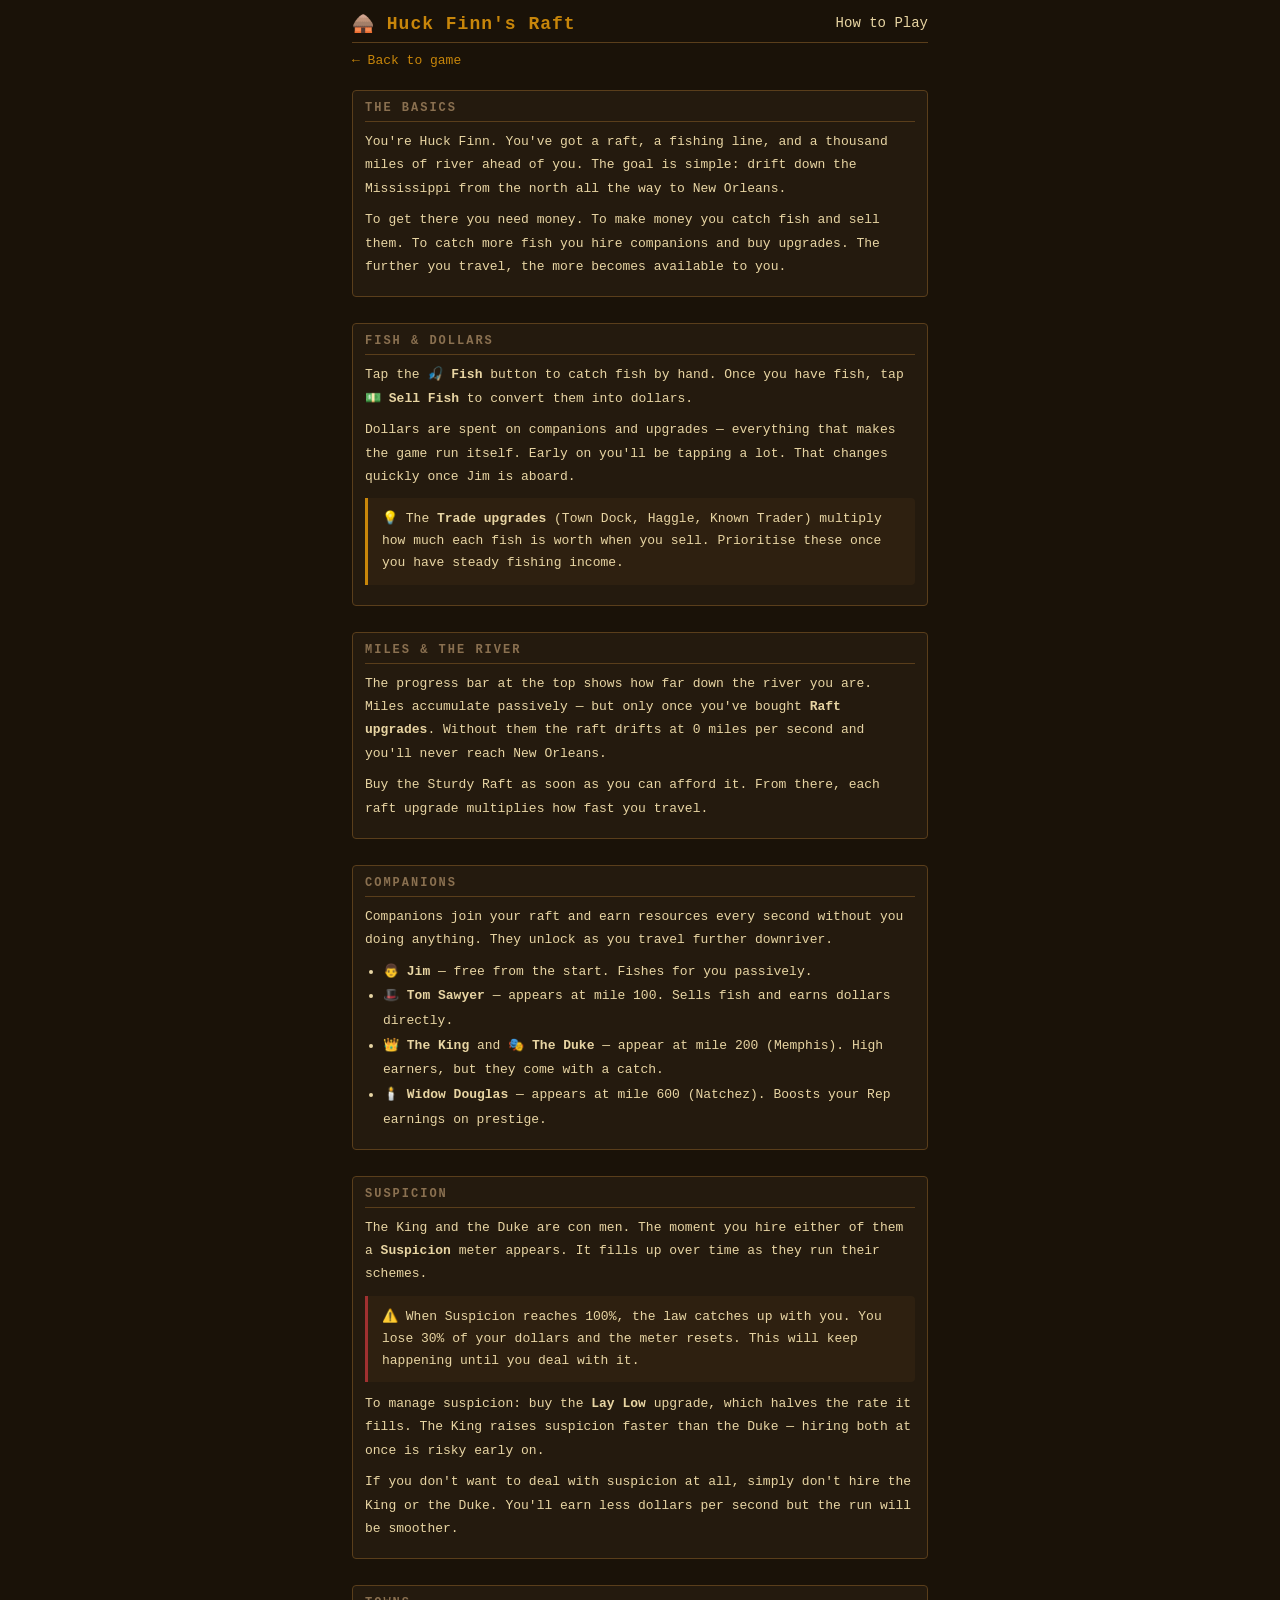
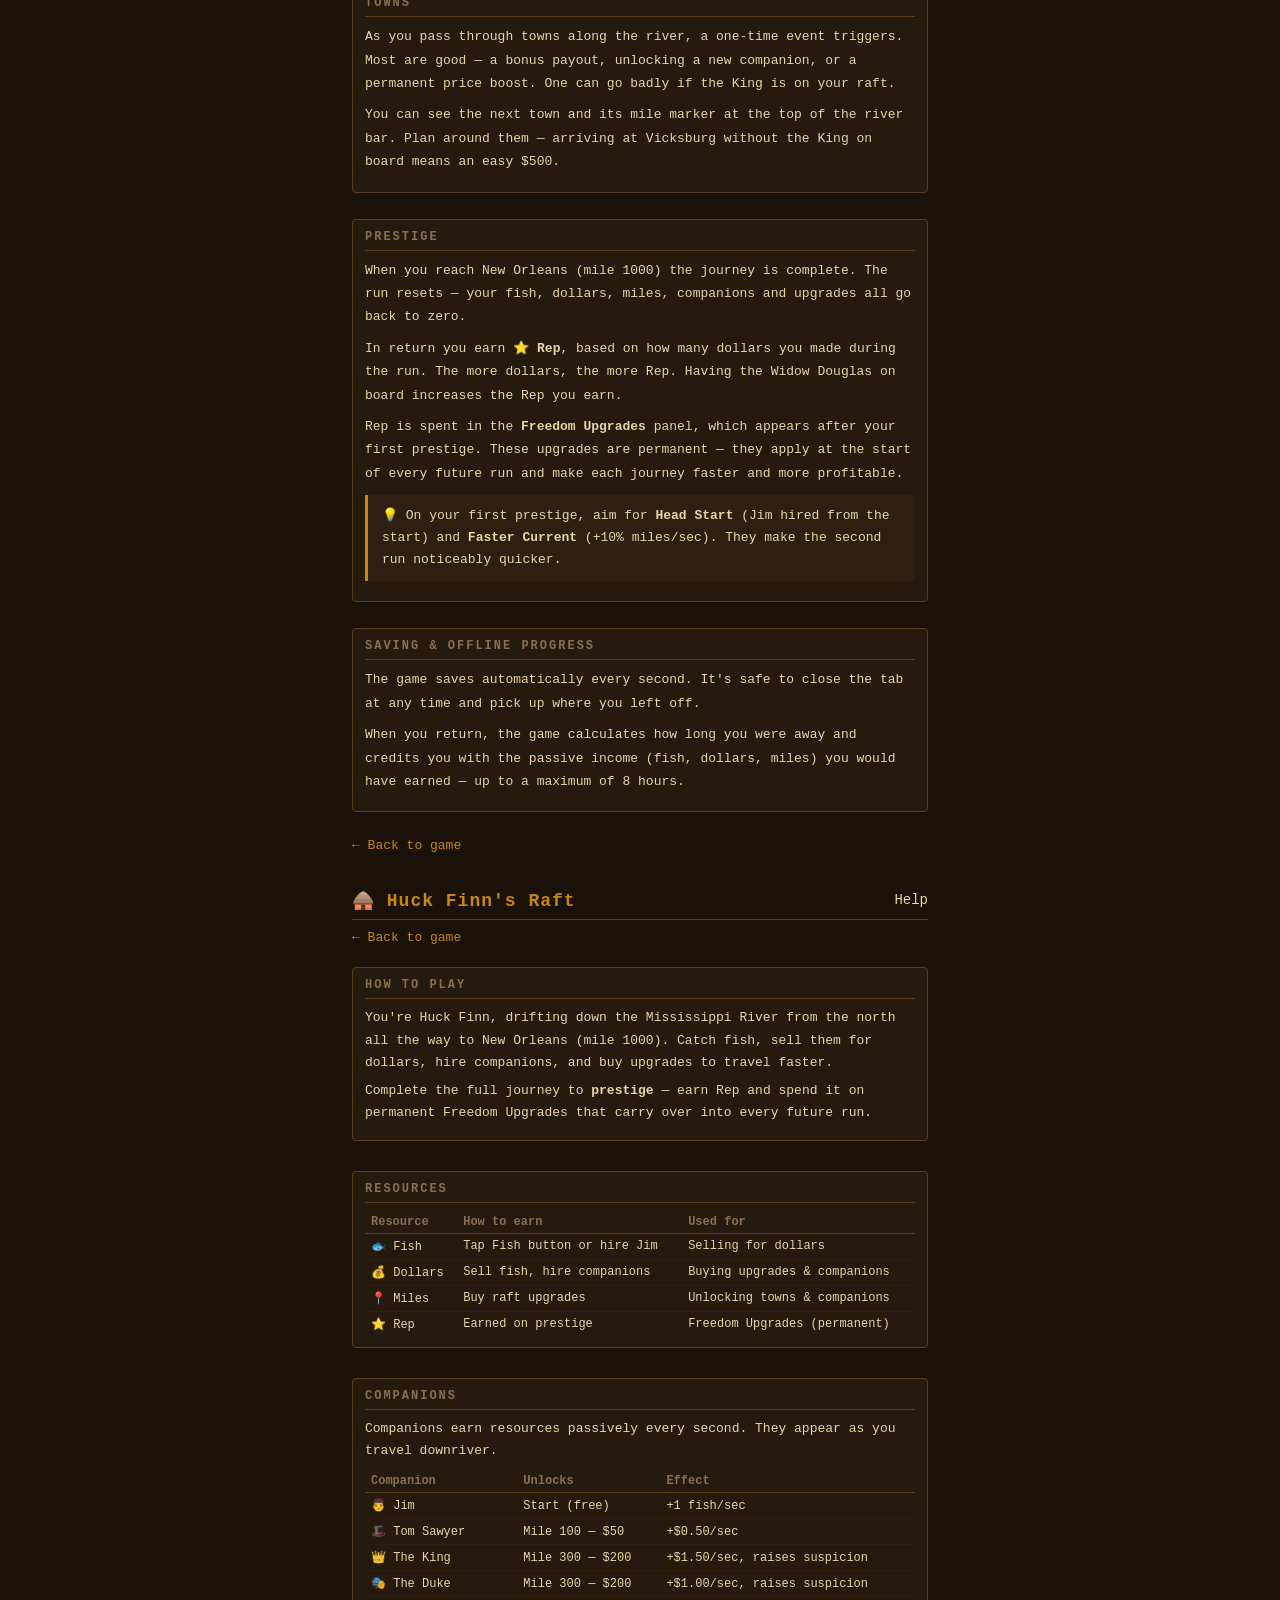
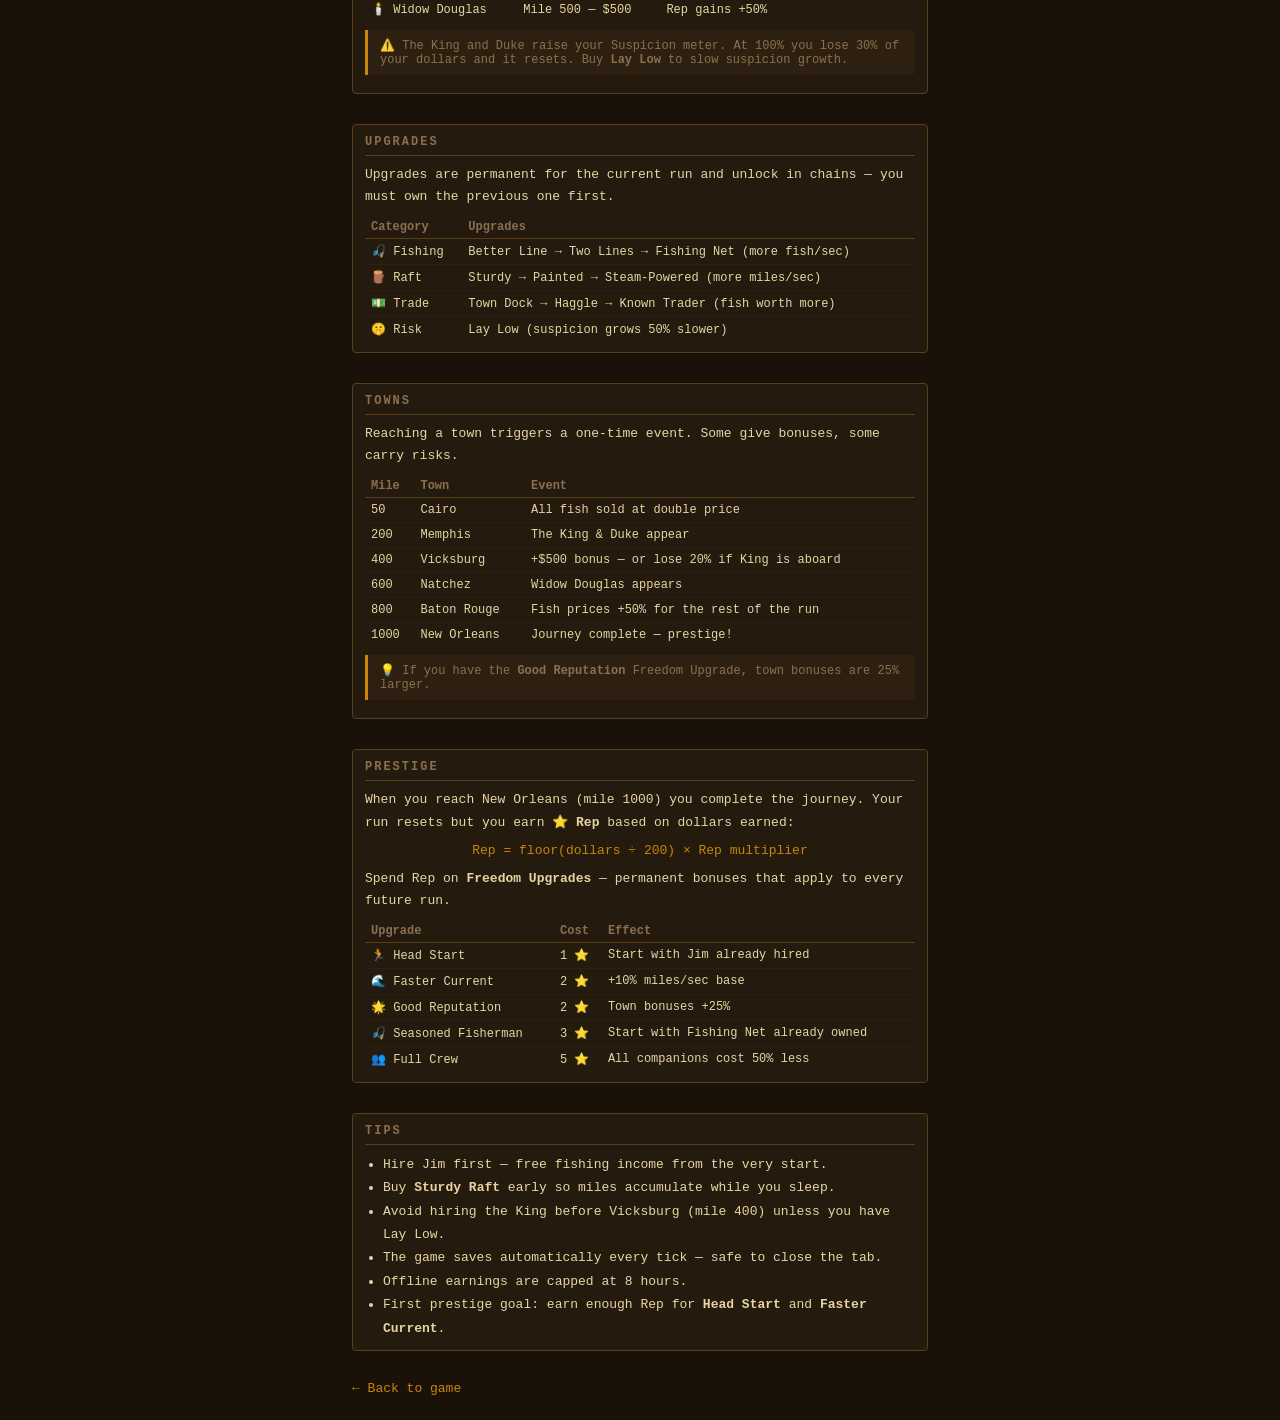
==== how-to-play.html @ 124ada73 "Initial commit: Huckfin idle game" ====
<!DOCTYPE html>
<html lang="en">
<head>
  <meta charset="UTF-8" />
  <meta name="viewport" content="width=device-width, initial-scale=1.0" />
  <title>How to Play — Huck Finn's Raft</title>
  <link rel="stylesheet" href="style.css" />
  <style>
    .section { margin-bottom: 16px; }
    .section p  { color: var(--text); line-height: 1.8; margin: 8px 0; font-size: 13px; }
    .section ul { padding-left: 18px; margin: 6px 0; }
    .section li { color: var(--text); line-height: 1.9; font-size: 13px; }
    .callout {
      background: var(--bg-card);
      border-left: 3px solid var(--accent);
      padding: 10px 14px;
      border-radius: 0 4px 4px 0;
      font-size: 13px;
      color: var(--text);
      margin: 10px 0;
      line-height: 1.7;
    }
    .callout.warning { border-left-color: var(--red); }
    .back-link {
      display: inline-block;
      color: var(--accent);
      text-decoration: none;
      font-size: 13px;
      margin-bottom: 14px;
    }
    .back-link:hover { text-decoration: underline; }
  </style>
</head>
<body>
  <div id="app">

    <header>
      <h1>🛖 Huck Finn's Raft</h1>
      <span>How to Play</span>
    </header>

    <a class="back-link" href="index.html">← Back to game</a>

    <!-- The basics -->
    <section class="section">
      <div id="companions-section">
        <h2>The Basics</h2>
        <p>You're Huck Finn. You've got a raft, a fishing line, and a thousand miles of river ahead of you. The goal is simple: drift down the Mississippi from the north all the way to New Orleans.</p>
        <p>To get there you need money. To make money you catch fish and sell them. To catch more fish you hire companions and buy upgrades. The further you travel, the more becomes available to you.</p>
      </div>
    </section>

    <!-- Fish and dollars -->
    <section class="section">
      <div id="companions-section">
        <h2>Fish &amp; Dollars</h2>
        <p>Tap the <strong>🎣 Fish</strong> button to catch fish by hand. Once you have fish, tap <strong>💵 Sell Fish</strong> to convert them into dollars.</p>
        <p>Dollars are spent on companions and upgrades — everything that makes the game run itself. Early on you'll be tapping a lot. That changes quickly once Jim is aboard.</p>
        <div class="callout">
          💡 The <strong>Trade upgrades</strong> (Town Dock, Haggle, Known Trader) multiply how much each fish is worth when you sell. Prioritise these once you have steady fishing income.
        </div>
      </div>
    </section>

    <!-- Miles -->
    <section class="section">
      <div id="companions-section">
        <h2>Miles &amp; the River</h2>
        <p>The progress bar at the top shows how far down the river you are. Miles accumulate passively — but only once you've bought <strong>Raft upgrades</strong>. Without them the raft drifts at 0 miles per second and you'll never reach New Orleans.</p>
        <p>Buy the Sturdy Raft as soon as you can afford it. From there, each raft upgrade multiplies how fast you travel.</p>
      </div>
    </section>

    <!-- Companions -->
    <section class="section">
      <div id="companions-section">
        <h2>Companions</h2>
        <p>Companions join your raft and earn resources every second without you doing anything. They unlock as you travel further downriver.</p>
        <ul>
          <li><strong>👨 Jim</strong> — free from the start. Fishes for you passively.</li>
          <li><strong>🎩 Tom Sawyer</strong> — appears at mile 100. Sells fish and earns dollars directly.</li>
          <li><strong>👑 The King</strong> and <strong>🎭 The Duke</strong> — appear at mile 200 (Memphis). High earners, but they come with a catch.</li>
          <li><strong>🕯️ Widow Douglas</strong> — appears at mile 600 (Natchez). Boosts your Rep earnings on prestige.</li>
        </ul>
      </div>
    </section>

    <!-- Suspicion -->
    <section class="section">
      <div id="companions-section">
        <h2>Suspicion</h2>
        <p>The King and the Duke are con men. The moment you hire either of them a <strong>Suspicion</strong> meter appears. It fills up over time as they run their schemes.</p>
        <div class="callout warning">
          ⚠️ When Suspicion reaches 100%, the law catches up with you. You lose 30% of your dollars and the meter resets. This will keep happening until you deal with it.
        </div>
        <p>To manage suspicion: buy the <strong>Lay Low</strong> upgrade, which halves the rate it fills. The King raises suspicion faster than the Duke — hiring both at once is risky early on.</p>
        <p>If you don't want to deal with suspicion at all, simply don't hire the King or the Duke. You'll earn less dollars per second but the run will be smoother.</p>
      </div>
    </section>

    <!-- Towns -->
    <section class="section">
      <div id="companions-section">
        <h2>Towns</h2>
        <p>As you pass through towns along the river, a one-time event triggers. Most are good — a bonus payout, unlocking a new companion, or a permanent price boost. One can go badly if the King is on your raft.</p>
        <p>You can see the next town and its mile marker at the top of the river bar. Plan around them — arriving at Vicksburg without the King on board means an easy $500.</p>
      </div>
    </section>

    <!-- Prestige -->
    <section class="section">
      <div id="companions-section">
        <h2>Prestige</h2>
        <p>When you reach New Orleans (mile 1000) the journey is complete. The run resets — your fish, dollars, miles, companions and upgrades all go back to zero.</p>
        <p>In return you earn <strong>⭐ Rep</strong>, based on how many dollars you made during the run. The more dollars, the more Rep. Having the Widow Douglas on board increases the Rep you earn.</p>
        <p>Rep is spent in the <strong>Freedom Upgrades</strong> panel, which appears after your first prestige. These upgrades are permanent — they apply at the start of every future run and make each journey faster and more profitable.</p>
        <div class="callout">
          💡 On your first prestige, aim for <strong>Head Start</strong> (Jim hired from the start) and <strong>Faster Current</strong> (+10% miles/sec). They make the second run noticeably quicker.
        </div>
      </div>
    </section>

    <!-- Saving -->
    <section class="section">
      <div id="companions-section">
        <h2>Saving &amp; Offline Progress</h2>
        <p>The game saves automatically every second. It's safe to close the tab at any time and pick up where you left off.</p>
        <p>When you return, the game calculates how long you were away and credits you with the passive income (fish, dollars, miles) you would have earned — up to a maximum of 8 hours.</p>
      </div>
    </section>

    <a class="back-link" href="index.html">← Back to game</a>

  </div>
</body>
</html>

  <style>
    .help-section { margin-bottom: 20px; }
    .help-section p { color: var(--text); line-height: 1.7; margin: 6px 0; font-size: 13px; }
    .help-section ul { padding-left: 18px; }
    .help-section li { color: var(--text); line-height: 1.8; font-size: 13px; }
    .help-section li span { color: var(--text-muted); }
    table { width: 100%; border-collapse: collapse; font-size: 12px; margin-top: 8px; }
    th { text-align: left; color: var(--text-muted); border-bottom: 1px solid var(--border); padding: 4px 6px; }
    td { padding: 5px 6px; border-bottom: 1px solid var(--bg-card); color: var(--text); }
    tr:last-child td { border-bottom: none; }
    .back-link { display: inline-block; color: var(--accent); text-decoration: none; font-size: 13px; margin-bottom: 12px; }
    .back-link:hover { text-decoration: underline; }
    .tip { background: var(--bg-card); border-left: 3px solid var(--accent); padding: 8px 12px; border-radius: 0 4px 4px 0; font-size: 12px; color: var(--text-muted); margin: 8px 0; }
  </style>
</head>
<body>
  <div id="app">

    <header>
      <h1>🛖 Huck Finn's Raft</h1>
      <span>Help</span>
    </header>

    <a class="back-link" href="index.html">← Back to game</a>

    <!-- How to play -->
    <section class="help-section">
      <div id="companions-section">
        <h2>How to Play</h2>
        <p>You're Huck Finn, drifting down the Mississippi River from the north all the way to New Orleans (mile 1000). Catch fish, sell them for dollars, hire companions, and buy upgrades to travel faster.</p>
        <p>Complete the full journey to <strong>prestige</strong> — earn Rep and spend it on permanent Freedom Upgrades that carry over into every future run.</p>
      </div>
    </section>

    <!-- Resources -->
    <section class="help-section">
      <div id="companions-section">
        <h2>Resources</h2>
        <table>
          <thead><tr><th>Resource</th><th>How to earn</th><th>Used for</th></tr></thead>
          <tbody>
            <tr><td>🐟 Fish</td><td>Tap Fish button or hire Jim</td><td>Selling for dollars</td></tr>
            <tr><td>💰 Dollars</td><td>Sell fish, hire companions</td><td>Buying upgrades & companions</td></tr>
            <tr><td>📍 Miles</td><td>Buy raft upgrades</td><td>Unlocking towns & companions</td></tr>
            <tr><td>⭐ Rep</td><td>Earned on prestige</td><td>Freedom Upgrades (permanent)</td></tr>
          </tbody>
        </table>
      </div>
    </section>

    <!-- Companions -->
    <section class="help-section">
      <div id="companions-section">
        <h2>Companions</h2>
        <p>Companions earn resources passively every second. They appear as you travel downriver.</p>
        <table>
          <thead><tr><th>Companion</th><th>Unlocks</th><th>Effect</th></tr></thead>
          <tbody>
            <tr><td>👨 Jim</td><td>Start (free)</td><td>+1 fish/sec</td></tr>
            <tr><td>🎩 Tom Sawyer</td><td>Mile 100 — $50</td><td>+$0.50/sec</td></tr>
            <tr><td>👑 The King</td><td>Mile 300 — $200</td><td>+$1.50/sec, raises suspicion</td></tr>
            <tr><td>🎭 The Duke</td><td>Mile 300 — $200</td><td>+$1.00/sec, raises suspicion</td></tr>
            <tr><td>🕯️ Widow Douglas</td><td>Mile 500 — $500</td><td>Rep gains +50%</td></tr>
          </tbody>
        </table>
        <div class="tip">⚠️ The King and Duke raise your Suspicion meter. At 100% you lose 30% of your dollars and it resets. Buy <strong>Lay Low</strong> to slow suspicion growth.</div>
      </div>
    </section>

    <!-- Upgrades -->
    <section class="help-section">
      <div id="companions-section">
        <h2>Upgrades</h2>
        <p>Upgrades are permanent for the current run and unlock in chains — you must own the previous one first.</p>
        <table>
          <thead><tr><th>Category</th><th>Upgrades</th></tr></thead>
          <tbody>
            <tr><td>🎣 Fishing</td><td>Better Line → Two Lines → Fishing Net (more fish/sec)</td></tr>
            <tr><td>🪵 Raft</td><td>Sturdy → Painted → Steam-Powered (more miles/sec)</td></tr>
            <tr><td>💵 Trade</td><td>Town Dock → Haggle → Known Trader (fish worth more)</td></tr>
            <tr><td>🤫 Risk</td><td>Lay Low (suspicion grows 50% slower)</td></tr>
          </tbody>
        </table>
      </div>
    </section>

    <!-- Towns -->
    <section class="help-section">
      <div id="companions-section">
        <h2>Towns</h2>
        <p>Reaching a town triggers a one-time event. Some give bonuses, some carry risks.</p>
        <table>
          <thead><tr><th>Mile</th><th>Town</th><th>Event</th></tr></thead>
          <tbody>
            <tr><td>50</td><td>Cairo</td><td>All fish sold at double price</td></tr>
            <tr><td>200</td><td>Memphis</td><td>The King &amp; Duke appear</td></tr>
            <tr><td>400</td><td>Vicksburg</td><td>+$500 bonus — or lose 20% if King is aboard</td></tr>
            <tr><td>600</td><td>Natchez</td><td>Widow Douglas appears</td></tr>
            <tr><td>800</td><td>Baton Rouge</td><td>Fish prices +50% for the rest of the run</td></tr>
            <tr><td>1000</td><td>New Orleans</td><td>Journey complete — prestige!</td></tr>
          </tbody>
        </table>
        <div class="tip">💡 If you have the <strong>Good Reputation</strong> Freedom Upgrade, town bonuses are 25% larger.</div>
      </div>
    </section>

    <!-- Prestige -->
    <section class="help-section">
      <div id="companions-section">
        <h2>Prestige</h2>
        <p>When you reach New Orleans (mile 1000) you complete the journey. Your run resets but you earn <strong>⭐ Rep</strong> based on dollars earned:</p>
        <p style="text-align:center; color: var(--accent);">Rep = floor(dollars ÷ 200) × Rep multiplier</p>
        <p>Spend Rep on <strong>Freedom Upgrades</strong> — permanent bonuses that apply to every future run.</p>
        <table>
          <thead><tr><th>Upgrade</th><th>Cost</th><th>Effect</th></tr></thead>
          <tbody>
            <tr><td>🏃 Head Start</td><td>1 ⭐</td><td>Start with Jim already hired</td></tr>
            <tr><td>🌊 Faster Current</td><td>2 ⭐</td><td>+10% miles/sec base</td></tr>
            <tr><td>🌟 Good Reputation</td><td>2 ⭐</td><td>Town bonuses +25%</td></tr>
            <tr><td>🎣 Seasoned Fisherman</td><td>3 ⭐</td><td>Start with Fishing Net already owned</td></tr>
            <tr><td>👥 Full Crew</td><td>5 ⭐</td><td>All companions cost 50% less</td></tr>
          </tbody>
        </table>
      </div>
    </section>

    <!-- Tips -->
    <section class="help-section">
      <div id="companions-section">
        <h2>Tips</h2>
        <ul>
          <li>Hire Jim first — free fishing income from the very start.</li>
          <li>Buy <strong>Sturdy Raft</strong> early so miles accumulate while you sleep.</li>
          <li>Avoid hiring the King before Vicksburg (mile 400) unless you have Lay Low.</li>
          <li>The game saves automatically every tick — safe to close the tab.</li>
          <li>Offline earnings are capped at 8 hours.</li>
          <li>First prestige goal: earn enough Rep for <strong>Head Start</strong> and <strong>Faster Current</strong>.</li>
        </ul>
      </div>
    </section>

    <a class="back-link" href="index.html">← Back to game</a>

  </div>
</body>
</html>
---- style.css ----
/* ── Reset & Base ─────────────────────────────────────────── */
*, *::before, *::after {
  box-sizing: border-box;
  margin: 0;
  padding: 0;
}

:root {
  --bg:          #1a1208;
  --bg-panel:    #241a0e;
  --bg-card:     #2e2010;
  --border:      #5a3e1b;
  --text:        #e8d5a3;
  --text-muted:  #8a7050;
  --accent:      #c8860a;
  --accent-dim:  #7a5206;
  --green:       #5a9a3a;
  --red:         #a03030;
  --river:       #1a4a6a;
  --river-fill:  #2a7aaa;
  --font:        'Courier New', Courier, monospace;
}

body {
  background: var(--bg);
  color: var(--text);
  font-family: var(--font);
  font-size: 14px;
  min-height: 100vh;
  padding: 0;
}

#app {
  max-width: 600px;
  margin: 0 auto;
  padding: 12px;
  display: flex;
  flex-direction: column;
  gap: 10px;
}

/* ── Header ───────────────────────────────────────────────── */
header {
  display: flex;
  justify-content: space-between;
  align-items: center;
  border-bottom: 1px solid var(--border);
  padding-bottom: 8px;
}

header h1 {
  font-size: 18px;
  color: var(--accent);
  letter-spacing: 1px;
}

#day-counter {
  color: var(--text-muted);
  font-size: 13px;
}

/* ── River Progress ───────────────────────────────────────── */
#river {
  background: var(--bg-panel);
  border: 1px solid var(--border);
  border-radius: 4px;
  padding: 10px 12px;
}

#river-label {
  display: flex;
  justify-content: space-between;
  font-size: 12px;
  color: var(--text-muted);
  margin-bottom: 6px;
}

#next-town {
  color: var(--accent);
}

#progress-bar-bg {
  background: var(--river);
  border-radius: 2px;
  height: 10px;
  width: 100%;
}

#progress-bar {
  background: var(--river-fill);
  height: 100%;
  width: 0%;
  border-radius: 2px;
  transition: width 0.5s ease;
}

/* ── Resources ────────────────────────────────────────────── */
#resources {
  display: flex;
  gap: 8px;
}

.resource {
  flex: 1;
  background: var(--bg-card);
  border: 1px solid var(--border);
  border-radius: 4px;
  padding: 10px 8px;
  text-align: center;
}

.resource-icon {
  font-size: 20px;
  margin-bottom: 4px;
}

.resource-info {
  display: flex;
  flex-direction: column;
  gap: 2px;
}

.resource-value {
  font-size: 16px;
  color: var(--accent);
  font-weight: bold;
}

.resource-rate {
  font-size: 11px;
  color: var(--green);
}

.resource-label {
  font-size: 11px;
  color: var(--text-muted);
  margin-top: 4px;
  text-transform: uppercase;
  letter-spacing: 1px;
}

/* ── Actions ──────────────────────────────────────────────── */
#actions {
  display: flex;
  gap: 8px;
}

button {
  flex: 1;
  padding: 12px;
  border: none;
  border-radius: 4px;
  font-family: var(--font);
  font-size: 14px;
  cursor: pointer;
  transition: background 0.15s, transform 0.1s;
  letter-spacing: 0.5px;
}

button:active {
  transform: scale(0.97);
}

.btn-primary {
  background: var(--accent);
  color: var(--bg);
  font-weight: bold;
}

.btn-primary:hover {
  background: #e09a12;
}

.btn-secondary {
  background: var(--bg-card);
  color: var(--text);
  border: 1px solid var(--border);
}

.btn-secondary:hover {
  background: var(--border);
}

button:disabled {
  opacity: 0.4;
  cursor: not-allowed;
  transform: none;
}

/* ── Suspicion ────────────────────────────────────────────── */
#suspicion-section {
  background: var(--bg-panel);
  border: 1px solid var(--red);
  border-radius: 4px;
  padding: 8px 12px;
}

#suspicion-label {
  font-size: 12px;
  color: var(--red);
  margin-bottom: 4px;
}

#suspicion-bar-bg {
  background: #3a1010;
  border-radius: 2px;
  height: 8px;
}

#suspicion-bar {
  background: var(--red);
  height: 100%;
  width: 0%;
  border-radius: 2px;
  transition: width 0.5s ease;
}

/* ── Main Panel ───────────────────────────────────────────── */
#main-panel {
  display: flex;
  flex-direction: column;
  gap: 10px;
}

#companions-section,
#upgrades-section {
  background: var(--bg-panel);
  border: 1px solid var(--border);
  border-radius: 4px;
  padding: 10px 12px;
}

h2 {
  font-size: 12px;
  text-transform: uppercase;
  letter-spacing: 2px;
  color: var(--text-muted);
  border-bottom: 1px solid var(--border);
  padding-bottom: 6px;
  margin-bottom: 8px;
}

/* ── Companion / Upgrade Cards ────────────────────────────── */
.card {
  display: flex;
  justify-content: space-between;
  align-items: center;
  padding: 8px 0;
  border-bottom: 1px solid var(--bg-card);
}

.card:last-child {
  border-bottom: none;
}

.card-info {
  display: flex;
  flex-direction: column;
  gap: 2px;
}

.card-name {
  font-size: 13px;
  color: var(--text);
}

.card-desc {
  font-size: 11px;
  color: var(--text-muted);
}

.card-action {
  min-width: 90px;
  text-align: right;
}

.card-action button {
  padding: 6px 10px;
  font-size: 12px;
  flex: none;
}

.badge-hired {
  font-size: 11px;
  color: var(--green);
  padding: 4px 8px;
}

.badge-locked {
  font-size: 11px;
  color: var(--text-muted);
  padding: 4px 8px;
}

.badge-owned {
  font-size: 11px;
  color: var(--green);
  padding: 4px 8px;
}

/* ── Log ──────────────────────────────────────────────────── */
#log-section {
  background: var(--bg-panel);
  border: 1px solid var(--border);
  border-radius: 4px;
  padding: 10px 12px;
}

#log {
  max-height: 100px;
  overflow-y: auto;
  display: flex;
  flex-direction: column-reverse;
}

.log-entry {
  font-size: 12px;
  color: var(--text-muted);
  padding: 2px 0;
  border-bottom: 1px solid var(--bg-card);
}

.log-entry:first-child {
  color: var(--text);
}

/* ── Prestige Shop ────────────────────────────────────────── */
#prestige-section {
  background: var(--bg-panel);
  border: 1px solid var(--accent);
  border-radius: 4px;
  padding: 10px 12px;
}

#prestige-section h2 {
  color: var(--accent);
  border-bottom-color: var(--accent-dim);
}

#rep-available {
  color: var(--text-muted);
  font-size: 11px;
  text-transform: none;
  letter-spacing: 0;
}


/* ── Footer ───────────────────────────────────────────────── */
footer {
  display: flex;
  justify-content: flex-end;
  gap: 8px;
  padding-top: 4px;
}

.btn-subtle {
  background: none;
  border: 1px solid var(--bg-card);
  color: var(--text-muted);
  font-size: 11px;
  padding: 4px 10px;
  flex: none;
}

.btn-subtle:hover {
  border-color: var(--border);
  color: var(--text);
}

.btn-danger {
  background: none;
  border: 1px solid var(--red);
  color: var(--red);
  font-size: 11px;
  padding: 4px 10px;
  flex: none;
}

.btn-danger:hover {
  background: var(--red);
  color: var(--text);
}

/* ── Debug Panel ──────────────────────────────────────────── */
#debug-section {
  background: var(--bg-panel);
  border: 1px dashed var(--border);
  border-radius: 4px;
  padding: 10px 12px;
}

#debug-controls {
  display: flex;
  flex-wrap: wrap;
  gap: 6px;
}

#debug-controls button {
  flex: none;
  padding: 6px 10px;
  font-size: 11px;
  background: var(--bg-card);
  color: var(--text);
  border: 1px solid var(--border);
}

/* ── Utility ──────────────────────────────────────────────── */
.hidden {
  display: none !important;
}
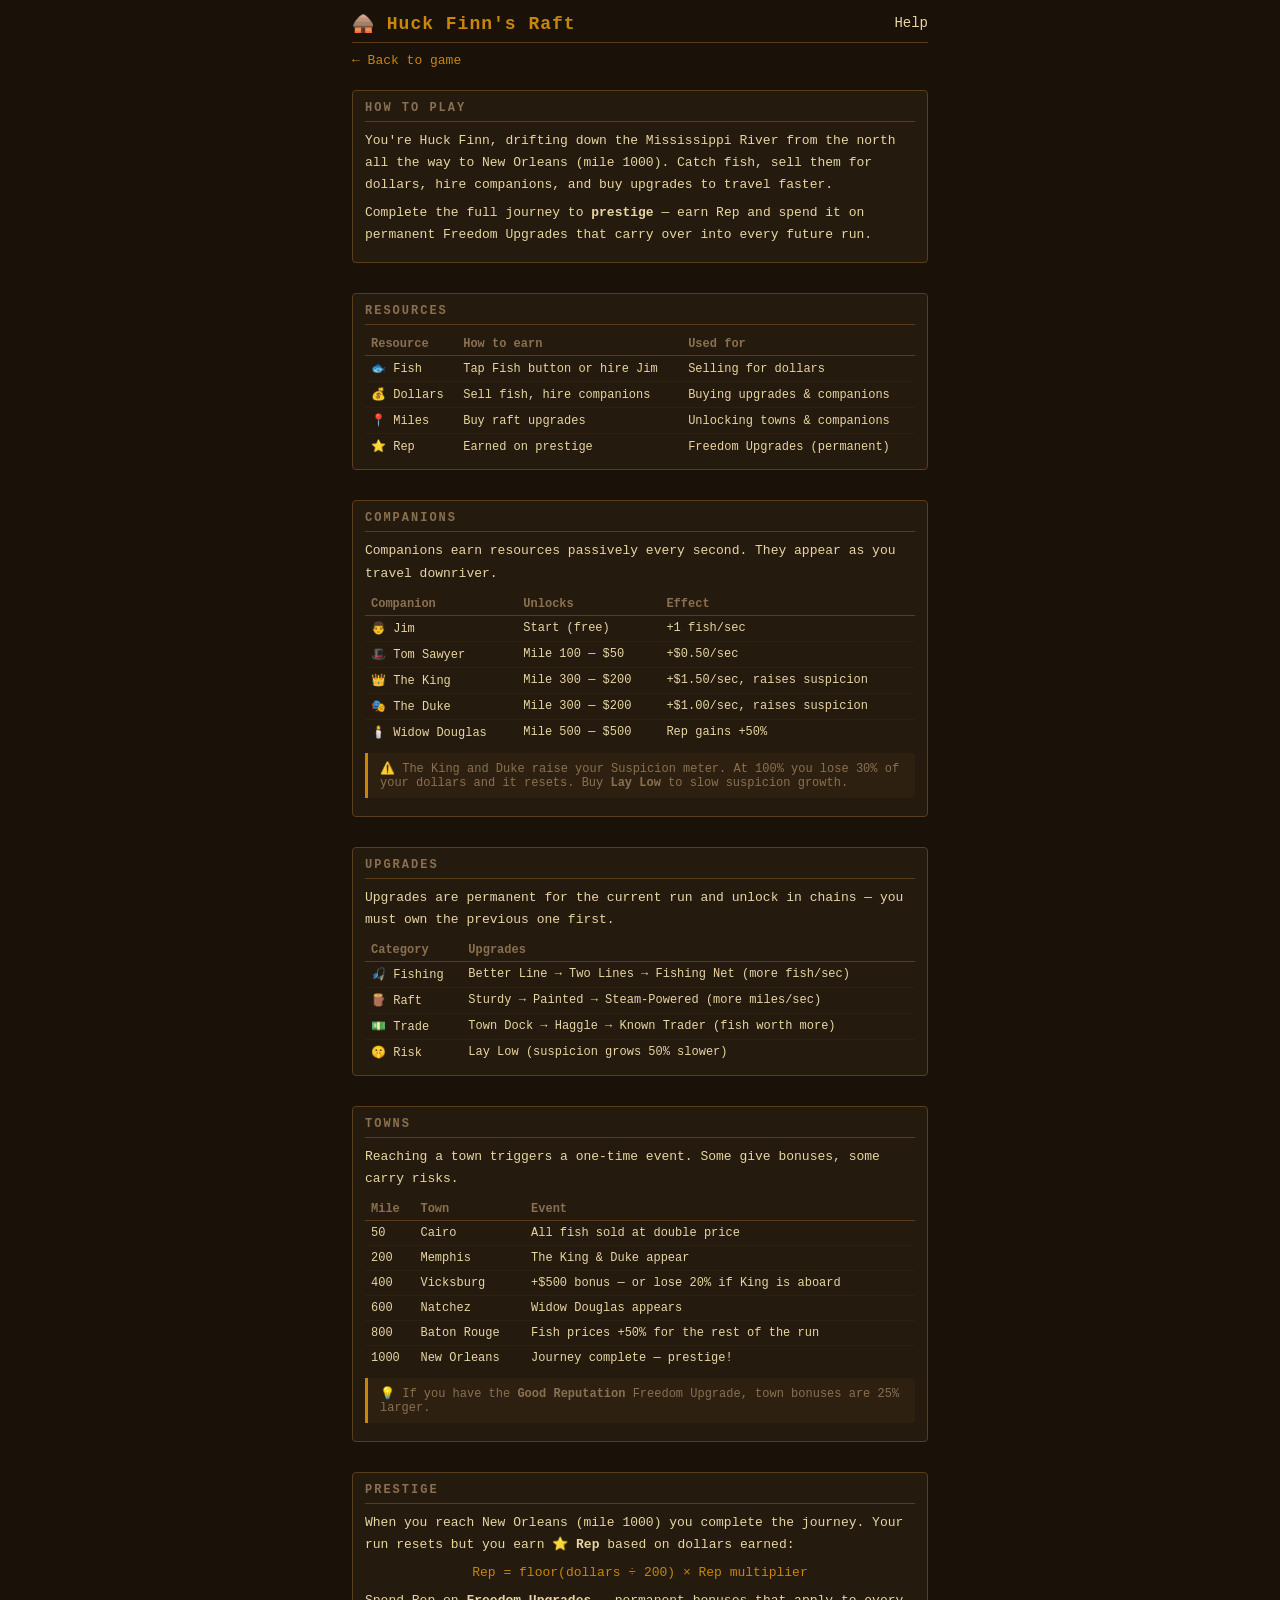
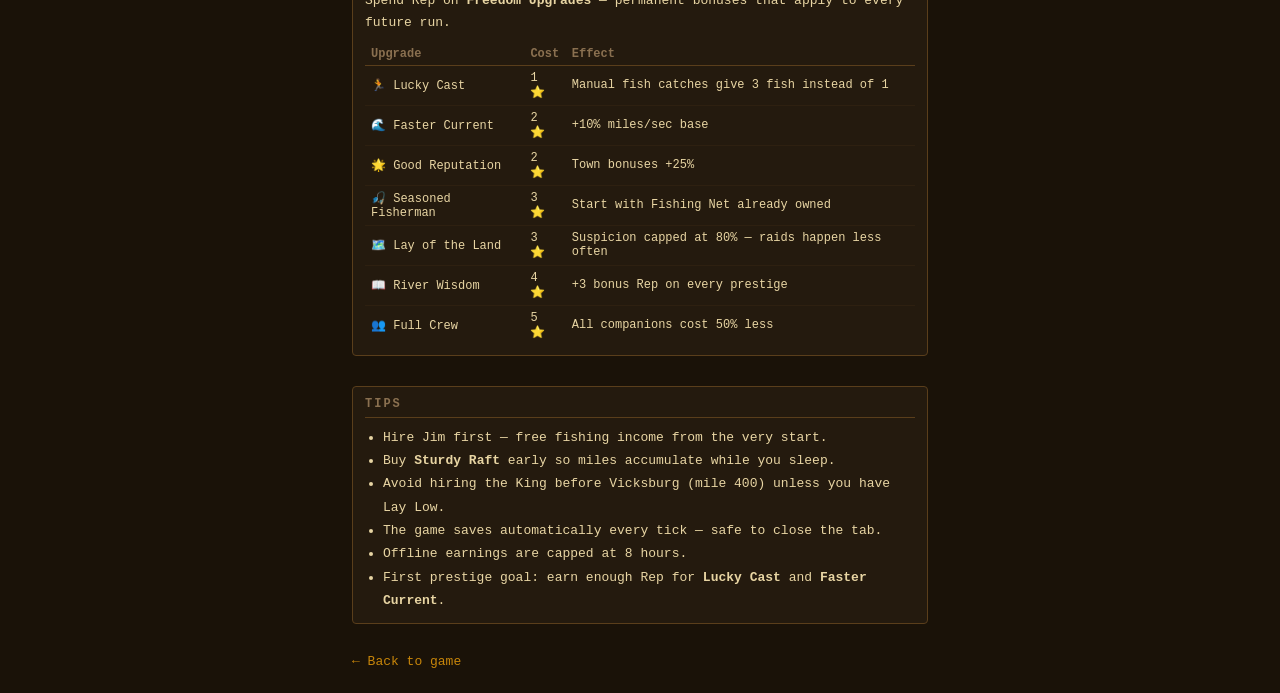
==== commit d262d0c8: "Fix duplicate content and stale upgrade names in how-to-play" ====
--- a/how-to-play.html
+++ b/how-to-play.html
@@ -5,136 +5,6 @@
   <meta name="viewport" content="width=device-width, initial-scale=1.0" />
   <title>How to Play — Huck Finn's Raft</title>
   <link rel="stylesheet" href="style.css" />
-  <style>
-    .section { margin-bottom: 16px; }
-    .section p  { color: var(--text); line-height: 1.8; margin: 8px 0; font-size: 13px; }
-    .section ul { padding-left: 18px; margin: 6px 0; }
-    .section li { color: var(--text); line-height: 1.9; font-size: 13px; }
-    .callout {
-      background: var(--bg-card);
-      border-left: 3px solid var(--accent);
-      padding: 10px 14px;
-      border-radius: 0 4px 4px 0;
-      font-size: 13px;
-      color: var(--text);
-      margin: 10px 0;
-      line-height: 1.7;
-    }
-    .callout.warning { border-left-color: var(--red); }
-    .back-link {
-      display: inline-block;
-      color: var(--accent);
-      text-decoration: none;
-      font-size: 13px;
-      margin-bottom: 14px;
-    }
-    .back-link:hover { text-decoration: underline; }
-  </style>
-</head>
-<body>
-  <div id="app">
-
-    <header>
-      <h1>🛖 Huck Finn's Raft</h1>
-      <span>How to Play</span>
-    </header>
-
-    <a class="back-link" href="index.html">← Back to game</a>
-
-    <!-- The basics -->
-    <section class="section">
-      <div id="companions-section">
-        <h2>The Basics</h2>
-        <p>You're Huck Finn. You've got a raft, a fishing line, and a thousand miles of river ahead of you. The goal is simple: drift down the Mississippi from the north all the way to New Orleans.</p>
-        <p>To get there you need money. To make money you catch fish and sell them. To catch more fish you hire companions and buy upgrades. The further you travel, the more becomes available to you.</p>
-      </div>
-    </section>
-
-    <!-- Fish and dollars -->
-    <section class="section">
-      <div id="companions-section">
-        <h2>Fish &amp; Dollars</h2>
-        <p>Tap the <strong>🎣 Fish</strong> button to catch fish by hand. Once you have fish, tap <strong>💵 Sell Fish</strong> to convert them into dollars.</p>
-        <p>Dollars are spent on companions and upgrades — everything that makes the game run itself. Early on you'll be tapping a lot. That changes quickly once Jim is aboard.</p>
-        <div class="callout">
-          💡 The <strong>Trade upgrades</strong> (Town Dock, Haggle, Known Trader) multiply how much each fish is worth when you sell. Prioritise these once you have steady fishing income.
-        </div>
-      </div>
-    </section>
-
-    <!-- Miles -->
-    <section class="section">
-      <div id="companions-section">
-        <h2>Miles &amp; the River</h2>
-        <p>The progress bar at the top shows how far down the river you are. Miles accumulate passively — but only once you've bought <strong>Raft upgrades</strong>. Without them the raft drifts at 0 miles per second and you'll never reach New Orleans.</p>
-        <p>Buy the Sturdy Raft as soon as you can afford it. From there, each raft upgrade multiplies how fast you travel.</p>
-      </div>
-    </section>
-
-    <!-- Companions -->
-    <section class="section">
-      <div id="companions-section">
-        <h2>Companions</h2>
-        <p>Companions join your raft and earn resources every second without you doing anything. They unlock as you travel further downriver.</p>
-        <ul>
-          <li><strong>👨 Jim</strong> — free from the start. Fishes for you passively.</li>
-          <li><strong>🎩 Tom Sawyer</strong> — appears at mile 100. Sells fish and earns dollars directly.</li>
-          <li><strong>👑 The King</strong> and <strong>🎭 The Duke</strong> — appear at mile 200 (Memphis). High earners, but they come with a catch.</li>
-          <li><strong>🕯️ Widow Douglas</strong> — appears at mile 600 (Natchez). Boosts your Rep earnings on prestige.</li>
-        </ul>
-      </div>
-    </section>
-
-    <!-- Suspicion -->
-    <section class="section">
-      <div id="companions-section">
-        <h2>Suspicion</h2>
-        <p>The King and the Duke are con men. The moment you hire either of them a <strong>Suspicion</strong> meter appears. It fills up over time as they run their schemes.</p>
-        <div class="callout warning">
-          ⚠️ When Suspicion reaches 100%, the law catches up with you. You lose 30% of your dollars and the meter resets. This will keep happening until you deal with it.
-        </div>
-        <p>To manage suspicion: buy the <strong>Lay Low</strong> upgrade, which halves the rate it fills. The King raises suspicion faster than the Duke — hiring both at once is risky early on.</p>
-        <p>If you don't want to deal with suspicion at all, simply don't hire the King or the Duke. You'll earn less dollars per second but the run will be smoother.</p>
-      </div>
-    </section>
-
-    <!-- Towns -->
-    <section class="section">
-      <div id="companions-section">
-        <h2>Towns</h2>
-        <p>As you pass through towns along the river, a one-time event triggers. Most are good — a bonus payout, unlocking a new companion, or a permanent price boost. One can go badly if the King is on your raft.</p>
-        <p>You can see the next town and its mile marker at the top of the river bar. Plan around them — arriving at Vicksburg without the King on board means an easy $500.</p>
-      </div>
-    </section>
-
-    <!-- Prestige -->
-    <section class="section">
-      <div id="companions-section">
-        <h2>Prestige</h2>
-        <p>When you reach New Orleans (mile 1000) the journey is complete. The run resets — your fish, dollars, miles, companions and upgrades all go back to zero.</p>
-        <p>In return you earn <strong>⭐ Rep</strong>, based on how many dollars you made during the run. The more dollars, the more Rep. Having the Widow Douglas on board increases the Rep you earn.</p>
-        <p>Rep is spent in the <strong>Freedom Upgrades</strong> panel, which appears after your first prestige. These upgrades are permanent — they apply at the start of every future run and make each journey faster and more profitable.</p>
-        <div class="callout">
-          💡 On your first prestige, aim for <strong>Head Start</strong> (Jim hired from the start) and <strong>Faster Current</strong> (+10% miles/sec). They make the second run noticeably quicker.
-        </div>
-      </div>
-    </section>
-
-    <!-- Saving -->
-    <section class="section">
-      <div id="companions-section">
-        <h2>Saving &amp; Offline Progress</h2>
-        <p>The game saves automatically every second. It's safe to close the tab at any time and pick up where you left off.</p>
-        <p>When you return, the game calculates how long you were away and credits you with the passive income (fish, dollars, miles) you would have earned — up to a maximum of 8 hours.</p>
-      </div>
-    </section>
-
-    <a class="back-link" href="index.html">← Back to game</a>
-
-  </div>
-</body>
-</html>
-
   <style>
     .help-section { margin-bottom: 20px; }
     .help-section p { color: var(--text); line-height: 1.7; margin: 6px 0; font-size: 13px; }
@@ -251,10 +121,12 @@
         <table>
           <thead><tr><th>Upgrade</th><th>Cost</th><th>Effect</th></tr></thead>
           <tbody>
-            <tr><td>🏃 Head Start</td><td>1 ⭐</td><td>Start with Jim already hired</td></tr>
+            <tr><td>🏃 Lucky Cast</td><td>1 ⭐</td><td>Manual fish catches give 3 fish instead of 1</td></tr>
             <tr><td>🌊 Faster Current</td><td>2 ⭐</td><td>+10% miles/sec base</td></tr>
             <tr><td>🌟 Good Reputation</td><td>2 ⭐</td><td>Town bonuses +25%</td></tr>
             <tr><td>🎣 Seasoned Fisherman</td><td>3 ⭐</td><td>Start with Fishing Net already owned</td></tr>
+            <tr><td>🗺️ Lay of the Land</td><td>3 ⭐</td><td>Suspicion capped at 80% — raids happen less often</td></tr>
+            <tr><td>📖 River Wisdom</td><td>4 ⭐</td><td>+3 bonus Rep on every prestige</td></tr>
             <tr><td>👥 Full Crew</td><td>5 ⭐</td><td>All companions cost 50% less</td></tr>
           </tbody>
         </table>
@@ -271,7 +143,7 @@
           <li>Avoid hiring the King before Vicksburg (mile 400) unless you have Lay Low.</li>
           <li>The game saves automatically every tick — safe to close the tab.</li>
           <li>Offline earnings are capped at 8 hours.</li>
-          <li>First prestige goal: earn enough Rep for <strong>Head Start</strong> and <strong>Faster Current</strong>.</li>
+          <li>First prestige goal: earn enough Rep for <strong>Lucky Cast</strong> and <strong>Faster Current</strong>.</li>
         </ul>
       </div>
     </section>
--- a/style.css
+++ b/style.css
@@ -84,6 +84,21 @@
   border-radius: 2px;
   height: 10px;
   width: 100%;
+  position: relative;
+}
+
+.town-marker {
+  position: absolute;
+  top: 0;
+  width: 2px;
+  height: 100%;
+  background: var(--text-muted);
+  transform: translateX(-50%);
+  pointer-events: none;
+}
+
+.town-marker.visited {
+  background: var(--green);
 }
 
 #progress-bar {
@@ -215,6 +230,16 @@
   transition: width 0.5s ease;
 }
 
+#suspicion-bar.suspicion-high {
+  background: #d45000;
+  animation: suspicion-pulse 1s ease-in-out infinite;
+}
+
+@keyframes suspicion-pulse {
+  0%, 100% { opacity: 1; }
+  50%       { opacity: 0.6; }
+}
+
 /* ── Main Panel ───────────────────────────────────────────── */
 #main-panel {
   display: flex;
@@ -404,6 +429,31 @@
   border: 1px solid var(--border);
 }
 
+/* ── Stats Panel ──────────────────────────────────────────── */
+#stats-section {
+  background: var(--bg-panel);
+  border: 1px solid var(--border);
+  border-radius: 4px;
+  padding: 10px 12px;
+}
+
+.stat-row {
+  display: flex;
+  justify-content: space-between;
+  font-size: 12px;
+  padding: 4px 0;
+  border-bottom: 1px solid var(--bg-card);
+  color: var(--text-muted);
+}
+
+.stat-row:last-child {
+  border-bottom: none;
+}
+
+.stat-row span:last-child {
+  color: var(--accent);
+}
+
 /* ── Utility ──────────────────────────────────────────────── */
 .hidden {
   display: none !important;
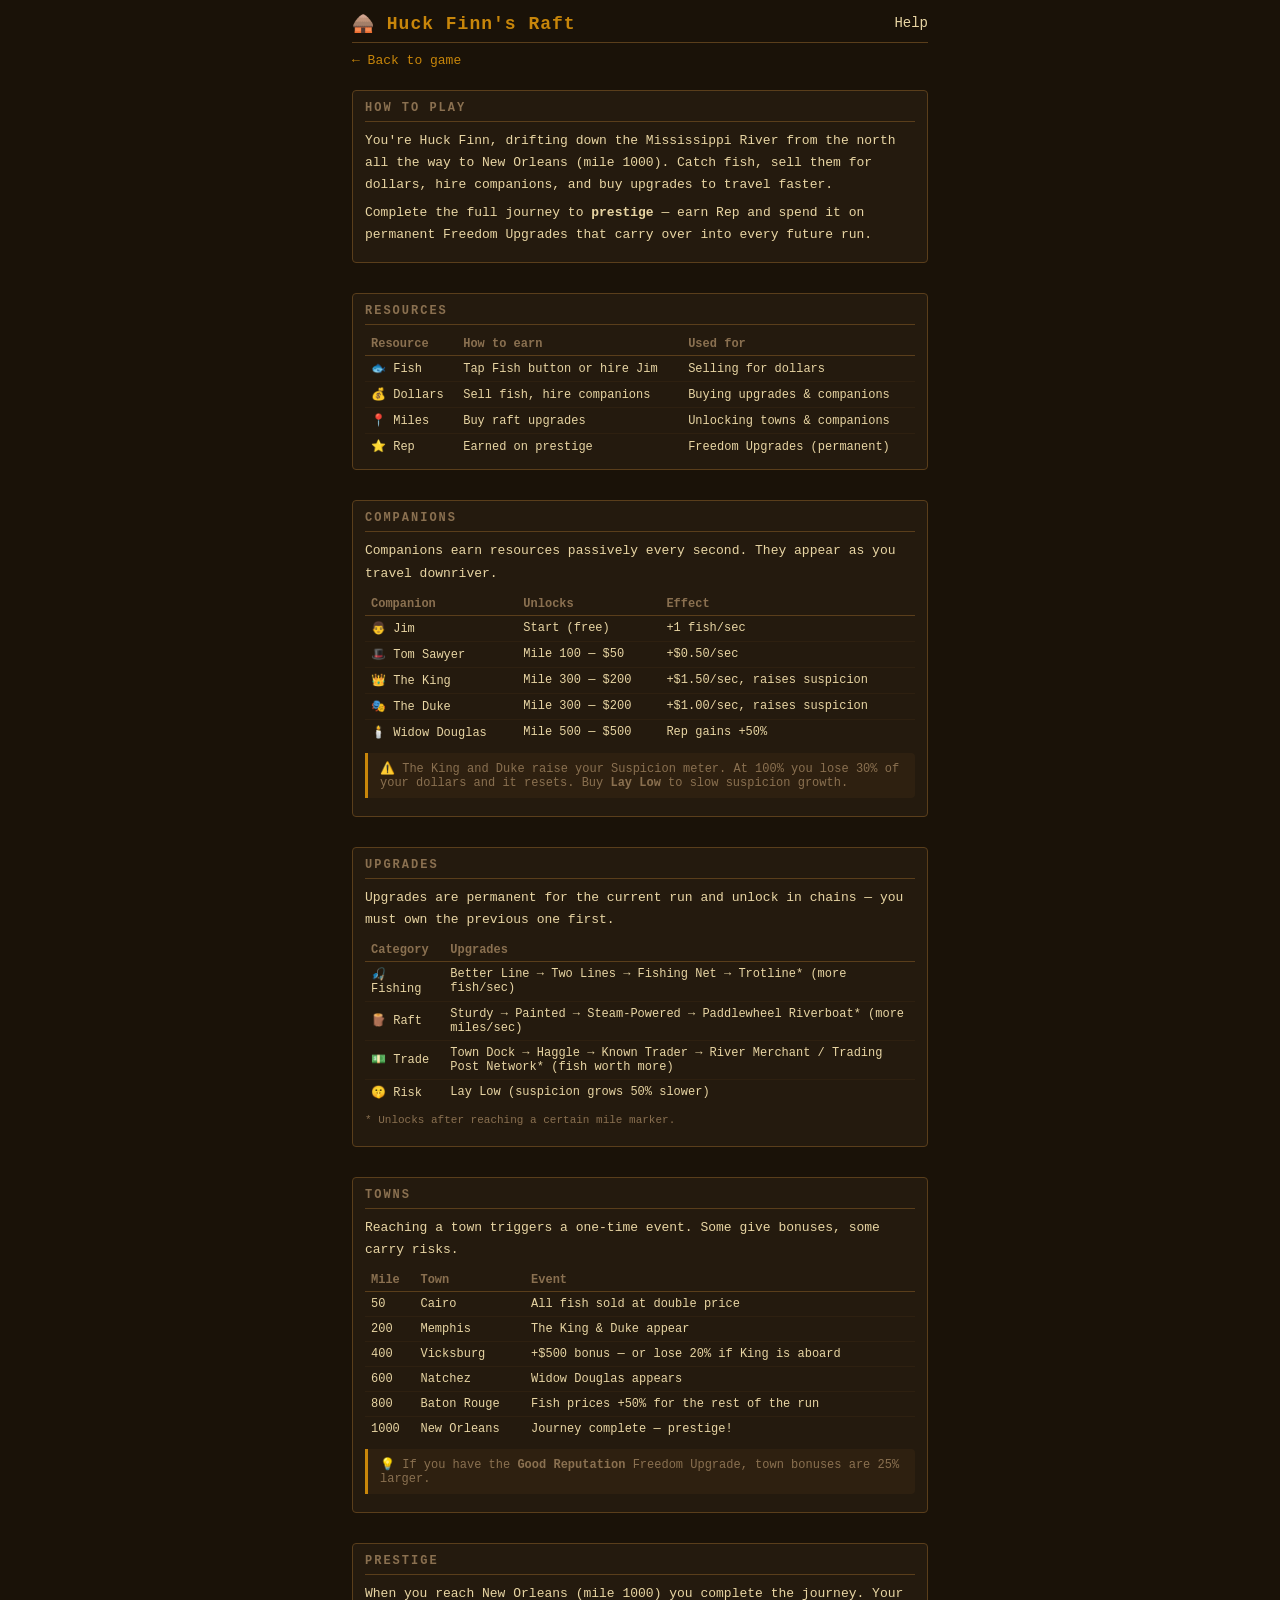
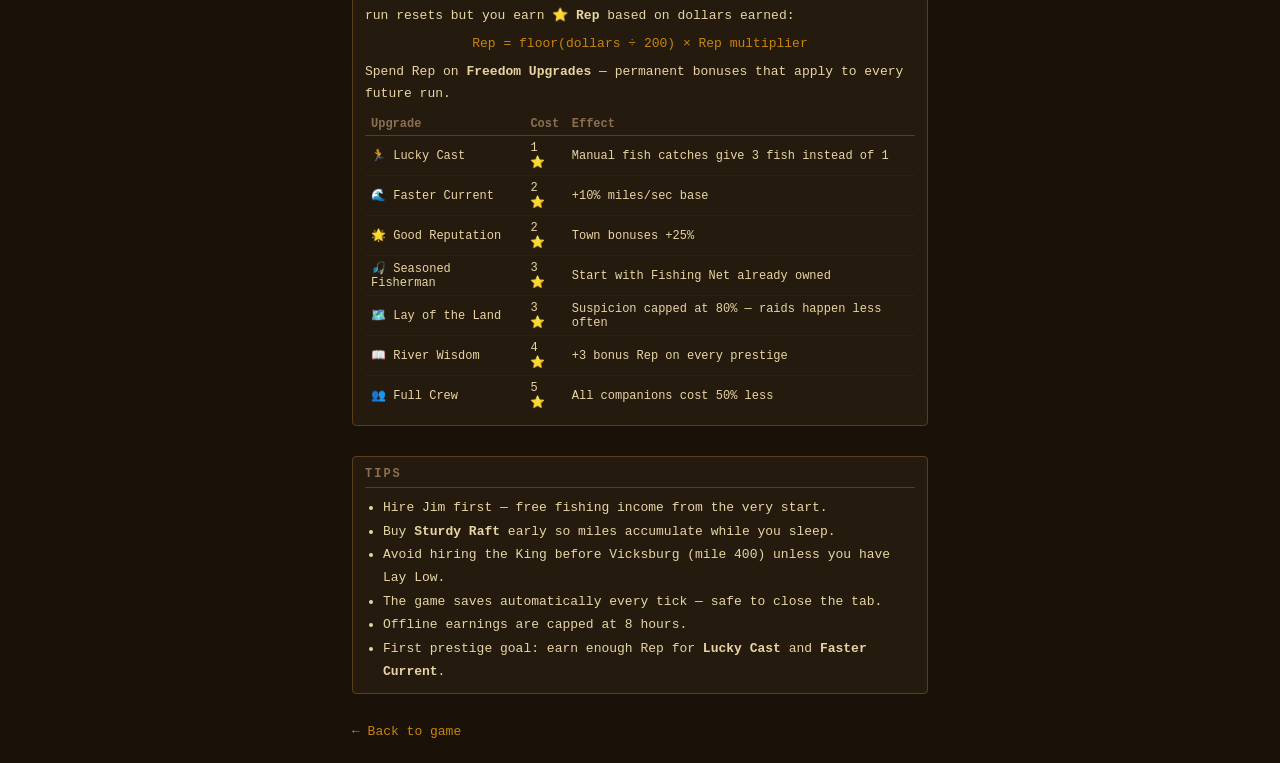
==== commit 7d310767: "Steepen cost curve and add late-game upgrade tiers" ====
--- a/how-to-play.html
+++ b/how-to-play.html
@@ -82,12 +82,13 @@
         <table>
           <thead><tr><th>Category</th><th>Upgrades</th></tr></thead>
           <tbody>
-            <tr><td>🎣 Fishing</td><td>Better Line → Two Lines → Fishing Net (more fish/sec)</td></tr>
-            <tr><td>🪵 Raft</td><td>Sturdy → Painted → Steam-Powered (more miles/sec)</td></tr>
-            <tr><td>💵 Trade</td><td>Town Dock → Haggle → Known Trader (fish worth more)</td></tr>
+            <tr><td>🎣 Fishing</td><td>Better Line → Two Lines → Fishing Net → Trotline* (more fish/sec)</td></tr>
+            <tr><td>🪵 Raft</td><td>Sturdy → Painted → Steam-Powered → Paddlewheel Riverboat* (more miles/sec)</td></tr>
+            <tr><td>💵 Trade</td><td>Town Dock → Haggle → Known Trader → River Merchant / Trading Post Network* (fish worth more)</td></tr>
             <tr><td>🤫 Risk</td><td>Lay Low (suspicion grows 50% slower)</td></tr>
           </tbody>
         </table>
+        <p style="font-size:11px; color:var(--text-muted); margin-top:6px;">* Unlocks after reaching a certain mile marker.</p>
       </div>
     </section>
 
--- a/style.css
+++ b/style.css
@@ -323,6 +323,16 @@
   padding: 4px 8px;
 }
 
+.badge-locked {
+  font-size: 11px;
+  color: var(--text-muted);
+  padding: 4px 8px;
+}
+
+.card-locked {
+  opacity: 0.45;
+}
+
 /* ── Log ──────────────────────────────────────────────────── */
 #log-section {
   background: var(--bg-panel);
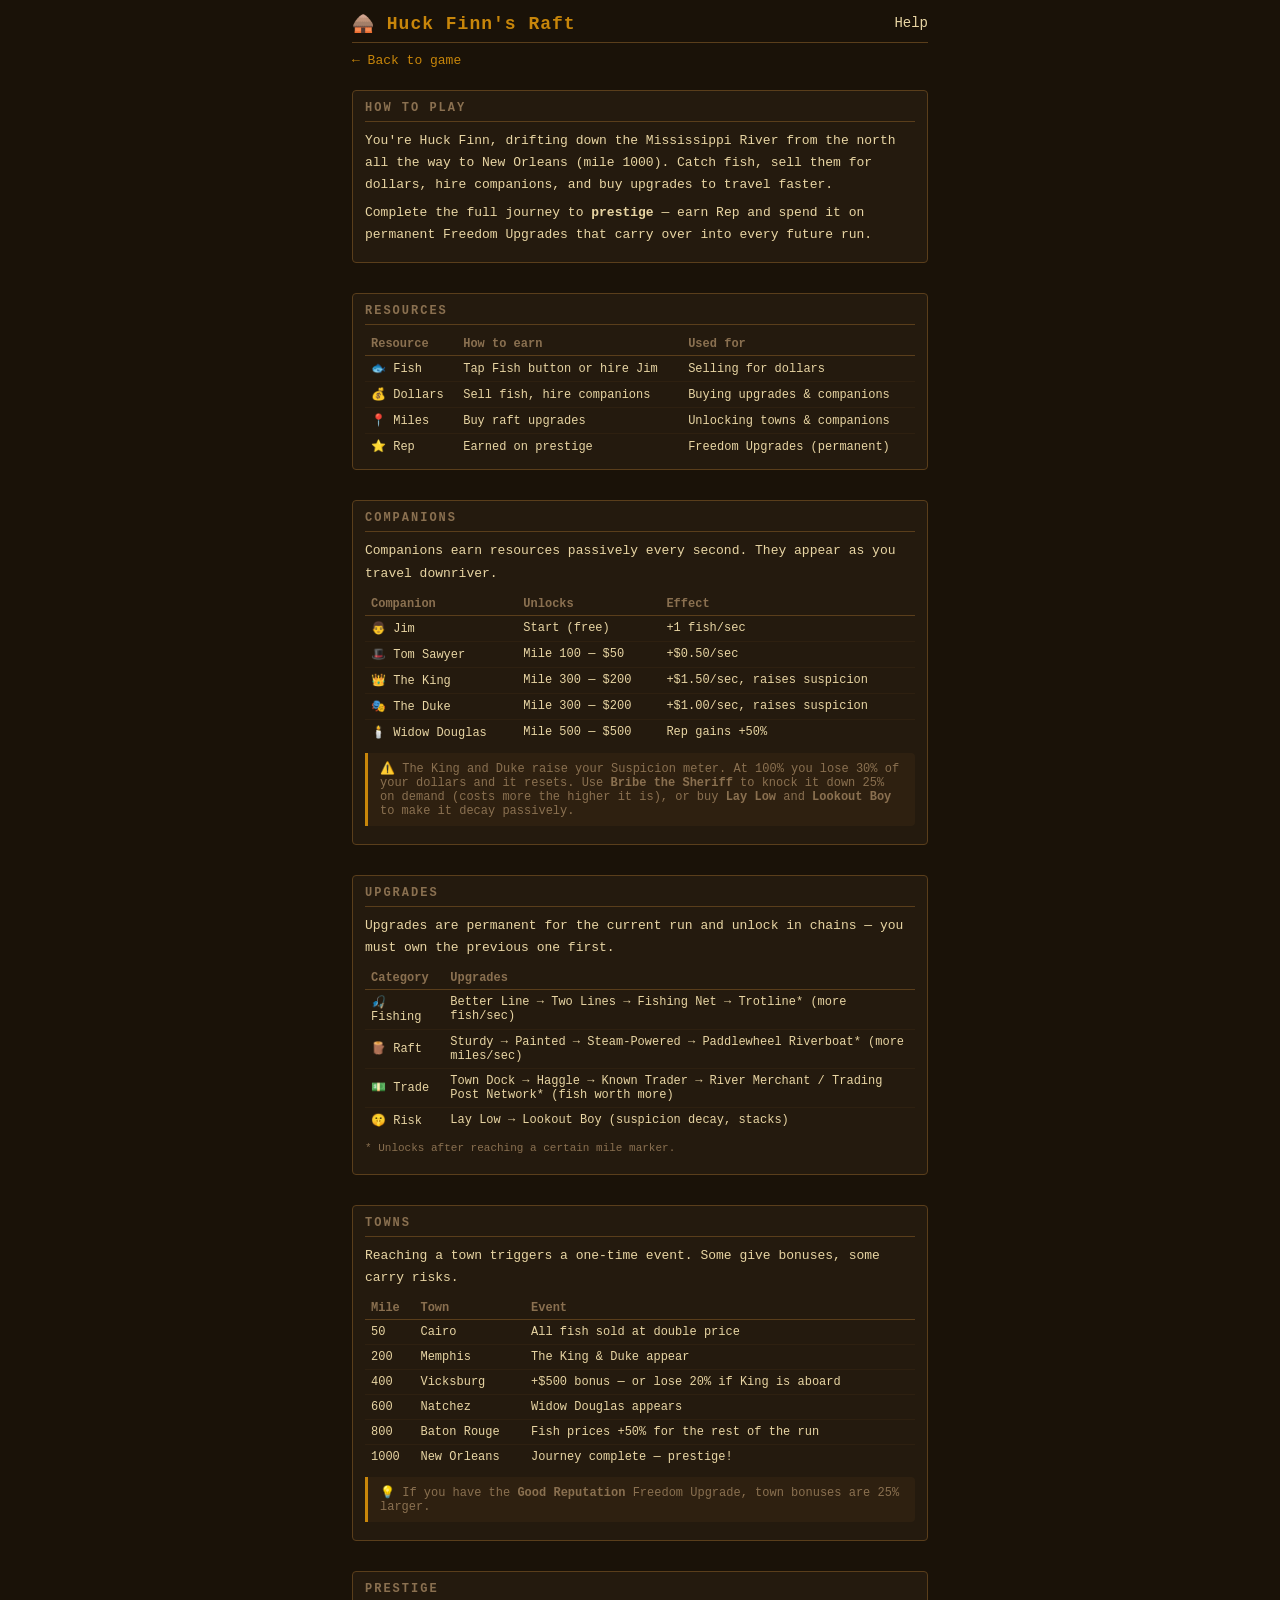
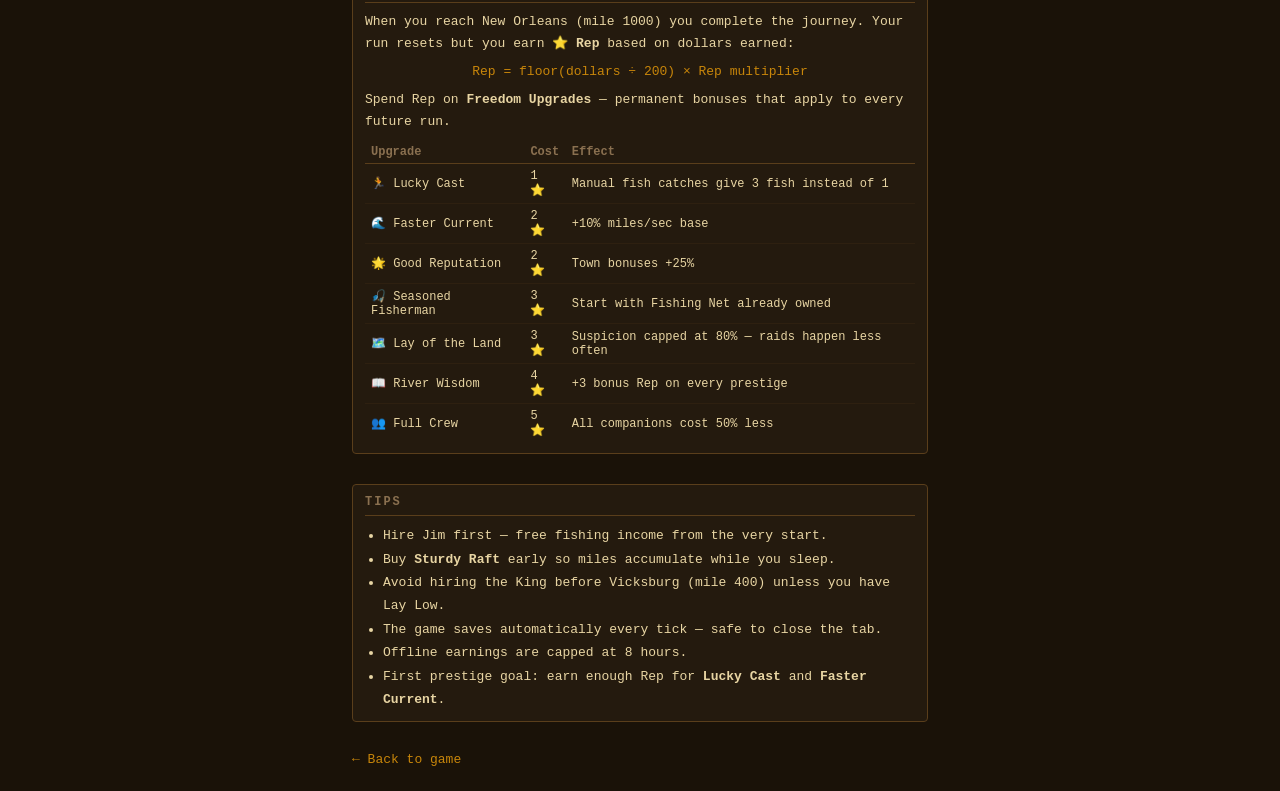
==== commit f91f566f: "Rework suspicion into an active system" ====
--- a/how-to-play.html
+++ b/how-to-play.html
@@ -70,7 +70,7 @@
             <tr><td>🕯️ Widow Douglas</td><td>Mile 500 — $500</td><td>Rep gains +50%</td></tr>
           </tbody>
         </table>
-        <div class="tip">⚠️ The King and Duke raise your Suspicion meter. At 100% you lose 30% of your dollars and it resets. Buy <strong>Lay Low</strong> to slow suspicion growth.</div>
+        <div class="tip">⚠️ The King and Duke raise your Suspicion meter. At 100% you lose 30% of your dollars and it resets. Use <strong>Bribe the Sheriff</strong> to knock it down 25% on demand (costs more the higher it is), or buy <strong>Lay Low</strong> and <strong>Lookout Boy</strong> to make it decay passively.</div>
       </div>
     </section>
 
@@ -85,7 +85,7 @@
             <tr><td>🎣 Fishing</td><td>Better Line → Two Lines → Fishing Net → Trotline* (more fish/sec)</td></tr>
             <tr><td>🪵 Raft</td><td>Sturdy → Painted → Steam-Powered → Paddlewheel Riverboat* (more miles/sec)</td></tr>
             <tr><td>💵 Trade</td><td>Town Dock → Haggle → Known Trader → River Merchant / Trading Post Network* (fish worth more)</td></tr>
-            <tr><td>🤫 Risk</td><td>Lay Low (suspicion grows 50% slower)</td></tr>
+            <tr><td>🤫 Risk</td><td>Lay Low → Lookout Boy (suspicion decay, stacks)</td></tr>
           </tbody>
         </table>
         <p style="font-size:11px; color:var(--text-muted); margin-top:6px;">* Unlocks after reaching a certain mile marker.</p>
--- a/style.css
+++ b/style.css
@@ -210,10 +210,16 @@
   padding: 8px 12px;
 }
 
+#suspicion-header {
+  display: flex;
+  justify-content: space-between;
+  align-items: center;
+  margin-bottom: 4px;
+}
+
 #suspicion-label {
   font-size: 12px;
   color: var(--red);
-  margin-bottom: 4px;
 }
 
 #suspicion-bar-bg {
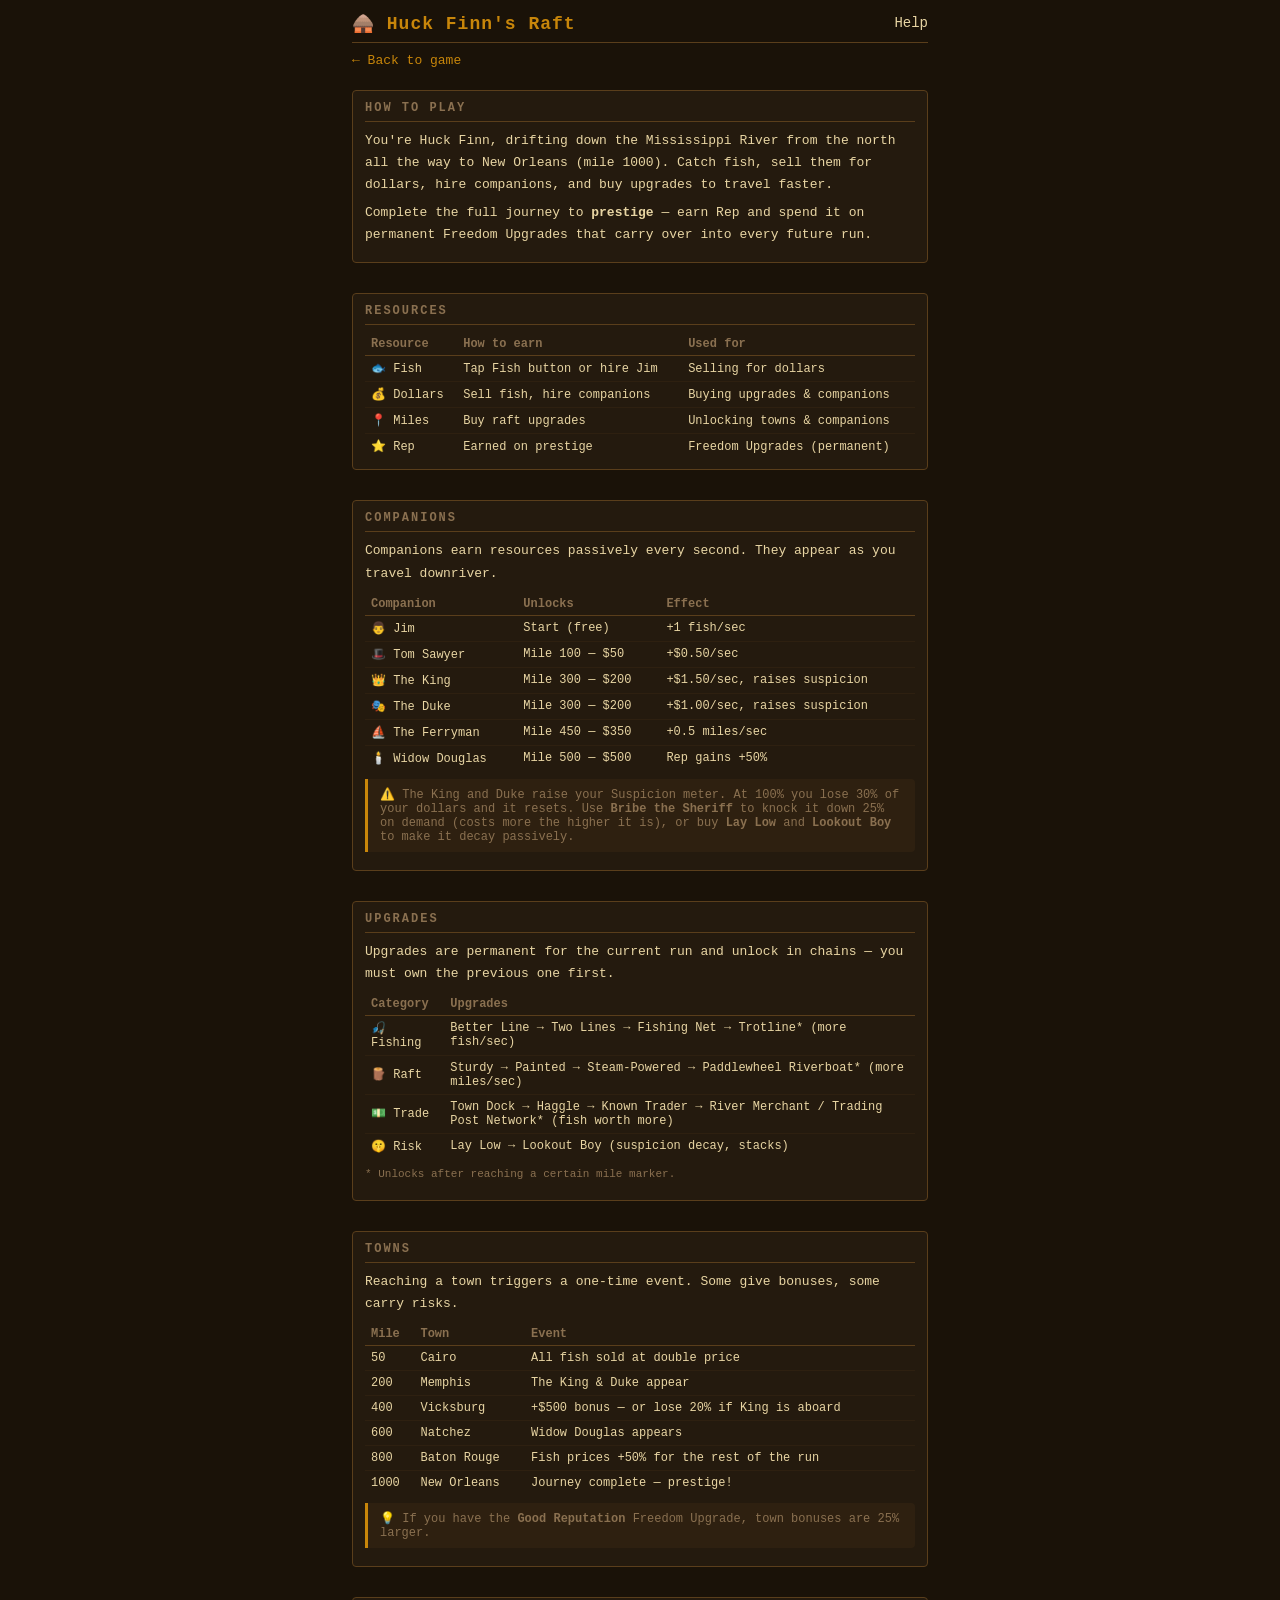
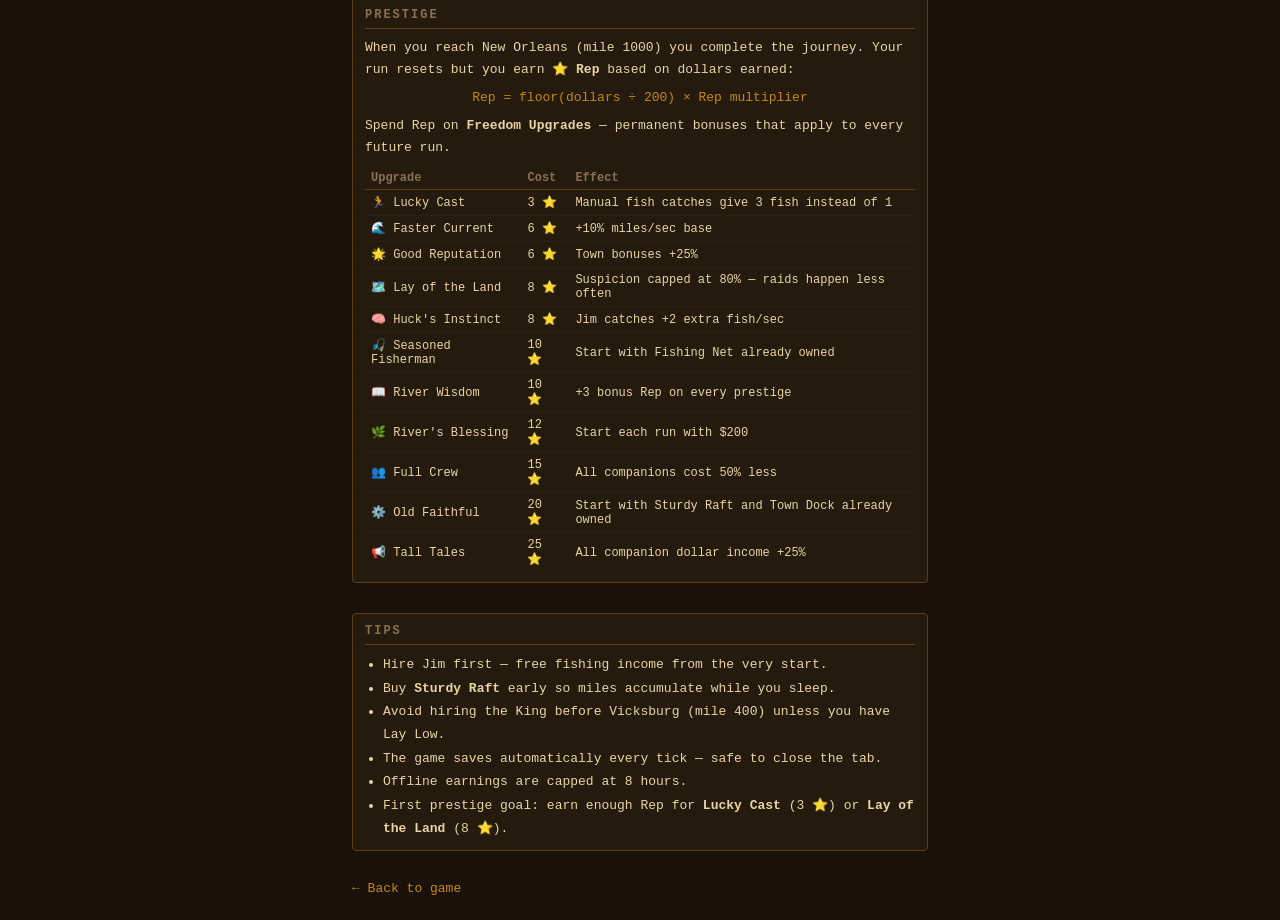
==== commit d08ad16b: "Add Ferryman companion and deepen prestige loop" ====
--- a/how-to-play.html
+++ b/how-to-play.html
@@ -67,6 +67,7 @@
             <tr><td>🎩 Tom Sawyer</td><td>Mile 100 — $50</td><td>+$0.50/sec</td></tr>
             <tr><td>👑 The King</td><td>Mile 300 — $200</td><td>+$1.50/sec, raises suspicion</td></tr>
             <tr><td>🎭 The Duke</td><td>Mile 300 — $200</td><td>+$1.00/sec, raises suspicion</td></tr>
+            <tr><td>⛵ The Ferryman</td><td>Mile 450 — $350</td><td>+0.5 miles/sec</td></tr>
             <tr><td>🕯️ Widow Douglas</td><td>Mile 500 — $500</td><td>Rep gains +50%</td></tr>
           </tbody>
         </table>
@@ -122,13 +123,17 @@
         <table>
           <thead><tr><th>Upgrade</th><th>Cost</th><th>Effect</th></tr></thead>
           <tbody>
-            <tr><td>🏃 Lucky Cast</td><td>1 ⭐</td><td>Manual fish catches give 3 fish instead of 1</td></tr>
-            <tr><td>🌊 Faster Current</td><td>2 ⭐</td><td>+10% miles/sec base</td></tr>
-            <tr><td>🌟 Good Reputation</td><td>2 ⭐</td><td>Town bonuses +25%</td></tr>
-            <tr><td>🎣 Seasoned Fisherman</td><td>3 ⭐</td><td>Start with Fishing Net already owned</td></tr>
-            <tr><td>🗺️ Lay of the Land</td><td>3 ⭐</td><td>Suspicion capped at 80% — raids happen less often</td></tr>
-            <tr><td>📖 River Wisdom</td><td>4 ⭐</td><td>+3 bonus Rep on every prestige</td></tr>
-            <tr><td>👥 Full Crew</td><td>5 ⭐</td><td>All companions cost 50% less</td></tr>
+            <tr><td>🏃 Lucky Cast</td><td>3 ⭐</td><td>Manual fish catches give 3 fish instead of 1</td></tr>
+            <tr><td>🌊 Faster Current</td><td>6 ⭐</td><td>+10% miles/sec base</td></tr>
+            <tr><td>🌟 Good Reputation</td><td>6 ⭐</td><td>Town bonuses +25%</td></tr>
+            <tr><td>🗺️ Lay of the Land</td><td>8 ⭐</td><td>Suspicion capped at 80% — raids happen less often</td></tr>
+            <tr><td>🧠 Huck's Instinct</td><td>8 ⭐</td><td>Jim catches +2 extra fish/sec</td></tr>
+            <tr><td>🎣 Seasoned Fisherman</td><td>10 ⭐</td><td>Start with Fishing Net already owned</td></tr>
+            <tr><td>📖 River Wisdom</td><td>10 ⭐</td><td>+3 bonus Rep on every prestige</td></tr>
+            <tr><td>🌿 River's Blessing</td><td>12 ⭐</td><td>Start each run with $200</td></tr>
+            <tr><td>👥 Full Crew</td><td>15 ⭐</td><td>All companions cost 50% less</td></tr>
+            <tr><td>⚙️ Old Faithful</td><td>20 ⭐</td><td>Start with Sturdy Raft and Town Dock already owned</td></tr>
+            <tr><td>📢 Tall Tales</td><td>25 ⭐</td><td>All companion dollar income +25%</td></tr>
           </tbody>
         </table>
       </div>
@@ -144,7 +149,7 @@
           <li>Avoid hiring the King before Vicksburg (mile 400) unless you have Lay Low.</li>
           <li>The game saves automatically every tick — safe to close the tab.</li>
           <li>Offline earnings are capped at 8 hours.</li>
-          <li>First prestige goal: earn enough Rep for <strong>Lucky Cast</strong> and <strong>Faster Current</strong>.</li>
+          <li>First prestige goal: earn enough Rep for <strong>Lucky Cast</strong> (3 ⭐) or <strong>Lay of the Land</strong> (8 ⭐).</li>
         </ul>
       </div>
     </section>
